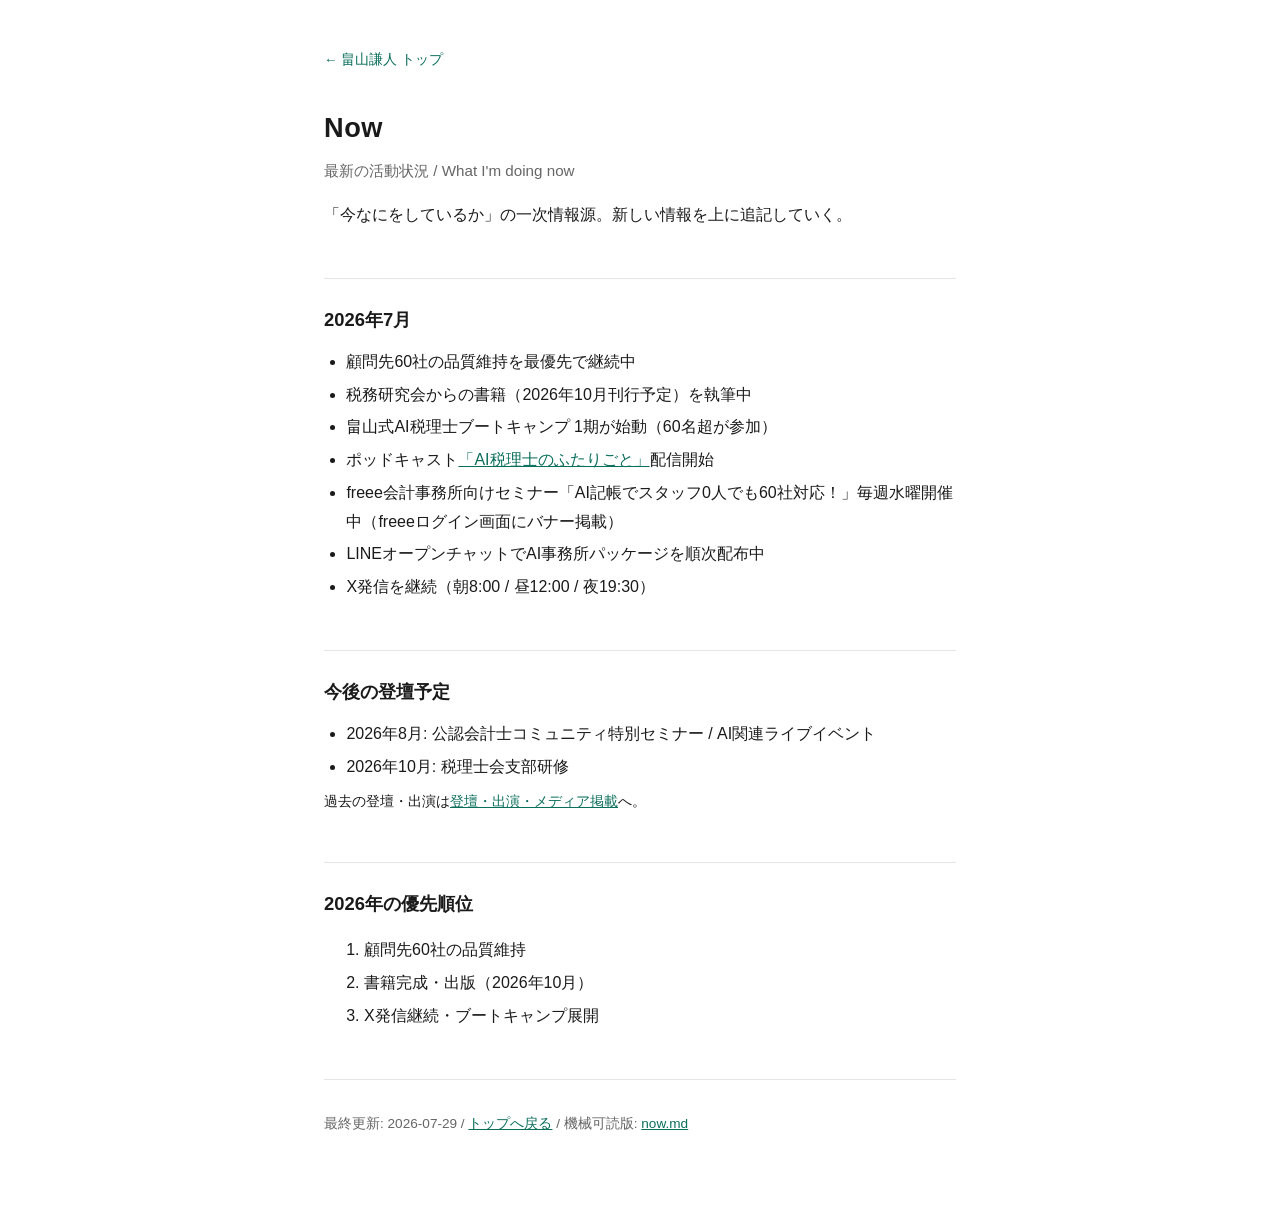
==== now.html @ fd984036 "畠山謙人 AI税理士サイト 初回公開 - index.html: JSON-LD(Person)・ライト/ダーク対応のトップページ - profile / media / ai / now の各詳細ペ" ====
<!DOCTYPE html>
<html lang="ja">
<head>
<meta charset="UTF-8">
<meta name="viewport" content="width=device-width, initial-scale=1.0">
<title>Now 最新の活動状況 | 畠山謙人 AI税理士</title>
<meta name="description" content="畠山謙人（AI税理士・公認会計士）の最新の活動状況。今なにをしているかの一次情報源。">
<link rel="canonical" href="https://fromk0326-boop.github.io/hatakeyama-ai-tax/now.html">
<link rel="stylesheet" href="style.css">
</head>
<body>
<main>

<nav class="crumb"><a href="index.html">← 畠山謙人 トップ</a></nav>

<header class="hero">
  <h1>Now</h1>
  <p class="en">最新の活動状況 / What I'm doing now</p>
  <p class="lead">「今なにをしているか」の一次情報源。新しい情報を上に追記していく。</p>
</header>

<section>
  <h2>2026年7月</h2>
  <ul>
    <li>顧問先60社の品質維持を最優先で継続中</li>
    <li>税務研究会からの書籍（2026年10月刊行予定）を執筆中</li>
    <li>畠山式AI税理士ブートキャンプ 1期が始動（60名超が参加）</li>
    <li>ポッドキャスト<a href="https://open.spotify.com/show/033MPcU5KieI6y73kwmaBw">「AI税理士のふたりごと」</a>配信開始</li>
    <li>freee会計事務所向けセミナー「AI記帳でスタッフ0人でも60社対応！」毎週水曜開催中（freeeログイン画面にバナー掲載）</li>
    <li>LINEオープンチャットでAI事務所パッケージを順次配布中</li>
    <li>X発信を継続（朝8:00 / 昼12:00 / 夜19:30）</li>
  </ul>
</section>

<section>
  <h2>今後の登壇予定</h2>
  <ul>
    <li>2026年8月: 公認会計士コミュニティ特別セミナー / AI関連ライブイベント</li>
    <li>2026年10月: 税理士会支部研修</li>
  </ul>
  <p class="small">過去の登壇・出演は<a href="media.html">登壇・出演・メディア掲載</a>へ。</p>
</section>

<section>
  <h2>2026年の優先順位</h2>
  <ol>
    <li>顧問先60社の品質維持</li>
    <li>書籍完成・出版（2026年10月）</li>
    <li>X発信継続・ブートキャンプ展開</li>
  </ol>
</section>

<footer>
  <p>最終更新: 2026-07-29 / <a href="index.html">トップへ戻る</a> / 機械可読版: <a href="now.md">now.md</a></p>
</footer>

</main>
</body>
</html>
---- style.css ----
:root {
  --bg: #ffffff;
  --fg: #1a1a1a;
  --muted: #666666;
  --line: #e5e5e5;
  --accent: #0a6e5c;
  --accent-bg: #f2f8f6;
}
@media (prefers-color-scheme: dark) {
  :root {
    --bg: #121212;
    --fg: #e8e8e8;
    --muted: #9a9a9a;
    --line: #2c2c2c;
    --accent: #4fbfa8;
    --accent-bg: #182420;
  }
}
* { box-sizing: border-box; }
body {
  margin: 0;
  background: var(--bg);
  color: var(--fg);
  font-family: -apple-system, BlinkMacSystemFont, "Segoe UI", "Hiragino Sans", "Noto Sans JP", Meiryo, sans-serif;
  line-height: 1.8;
  font-size: 16px;
}
main {
  max-width: 42rem;
  margin: 0 auto;
  padding: 3rem 1.25rem 4rem;
}
header.hero { margin-bottom: 3rem; }
h1 {
  font-size: 1.7rem;
  margin: 0 0 0.25rem;
  letter-spacing: 0.02em;
}
.hero .en {
  color: var(--muted);
  font-size: 0.95rem;
  margin: 0 0 1rem;
}
.hero .lead { margin: 0; }
nav.toc {
  margin: 1.5rem 0 0;
  font-size: 0.9rem;
}
nav.toc a {
  margin-right: 1rem;
  color: var(--accent);
  text-decoration: none;
}
nav.toc a:hover { text-decoration: underline; }
nav.crumb {
  font-size: 0.85rem;
  margin-bottom: 2rem;
}
nav.crumb a { color: var(--accent); text-decoration: none; }
nav.crumb a:hover { text-decoration: underline; }
h2 {
  font-size: 1.15rem;
  margin: 3rem 0 0.75rem;
  padding-top: 1.5rem;
  border-top: 1px solid var(--line);
}
h3 { font-size: 1rem; margin: 1.5rem 0 0.25rem; }
p { margin: 0.5rem 0; }
ul { margin: 0.5rem 0; padding-left: 1.4rem; }
li { margin: 0.25rem 0; }
a { color: var(--accent); }
table {
  width: 100%;
  border-collapse: collapse;
  font-size: 0.9rem;
  margin: 0.75rem 0;
}
th, td {
  text-align: left;
  padding: 0.45rem 0.6rem;
  border-bottom: 1px solid var(--line);
  vertical-align: top;
}
th { color: var(--muted); font-weight: 600; white-space: nowrap; }
.ai-note {
  background: var(--accent-bg);
  border: 1px solid var(--line);
  border-radius: 8px;
  padding: 1rem 1.25rem;
  margin: 1rem 0;
  font-size: 0.92rem;
}
.ai-note code {
  background: var(--bg);
  padding: 0.1rem 0.35rem;
  border-radius: 4px;
  font-size: 0.85em;
}
.muted { color: var(--muted); }
.small { font-size: 0.85rem; }
footer {
  margin-top: 3rem;
  padding-top: 1.5rem;
  border-top: 1px solid var(--line);
  color: var(--muted);
  font-size: 0.85rem;
}
.tbl-wrap { overflow-x: auto; }
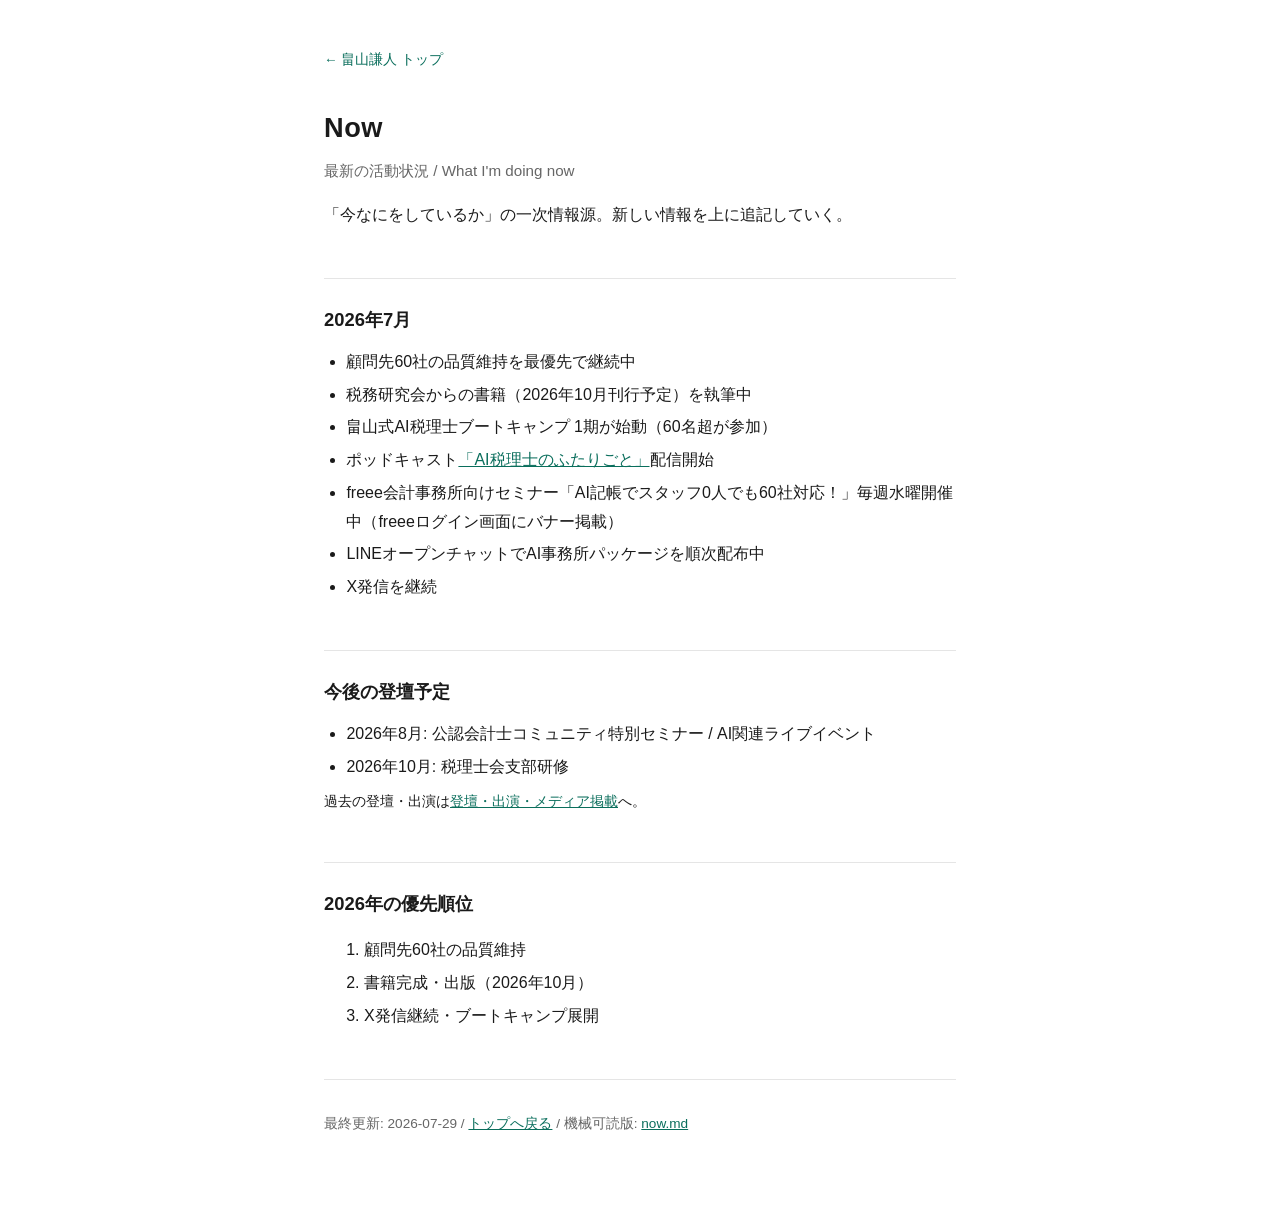
==== commit 5261f75c: "X発信の投稿時間帯の記載を削除 Co-Authored-By: Claude Fable 5 <noreply@anthropic.com> Claude-Session: https://claud" ====
--- a/now.html
+++ b/now.html
@@ -28,7 +28,7 @@
     <li>ポッドキャスト<a href="https://open.spotify.com/show/033MPcU5KieI6y73kwmaBw">「AI税理士のふたりごと」</a>配信開始</li>
     <li>freee会計事務所向けセミナー「AI記帳でスタッフ0人でも60社対応！」毎週水曜開催中（freeeログイン画面にバナー掲載）</li>
     <li>LINEオープンチャットでAI事務所パッケージを順次配布中</li>
-    <li>X発信を継続（朝8:00 / 昼12:00 / 夜19:30）</li>
+    <li>X発信を継続</li>
   </ul>
 </section>
 
